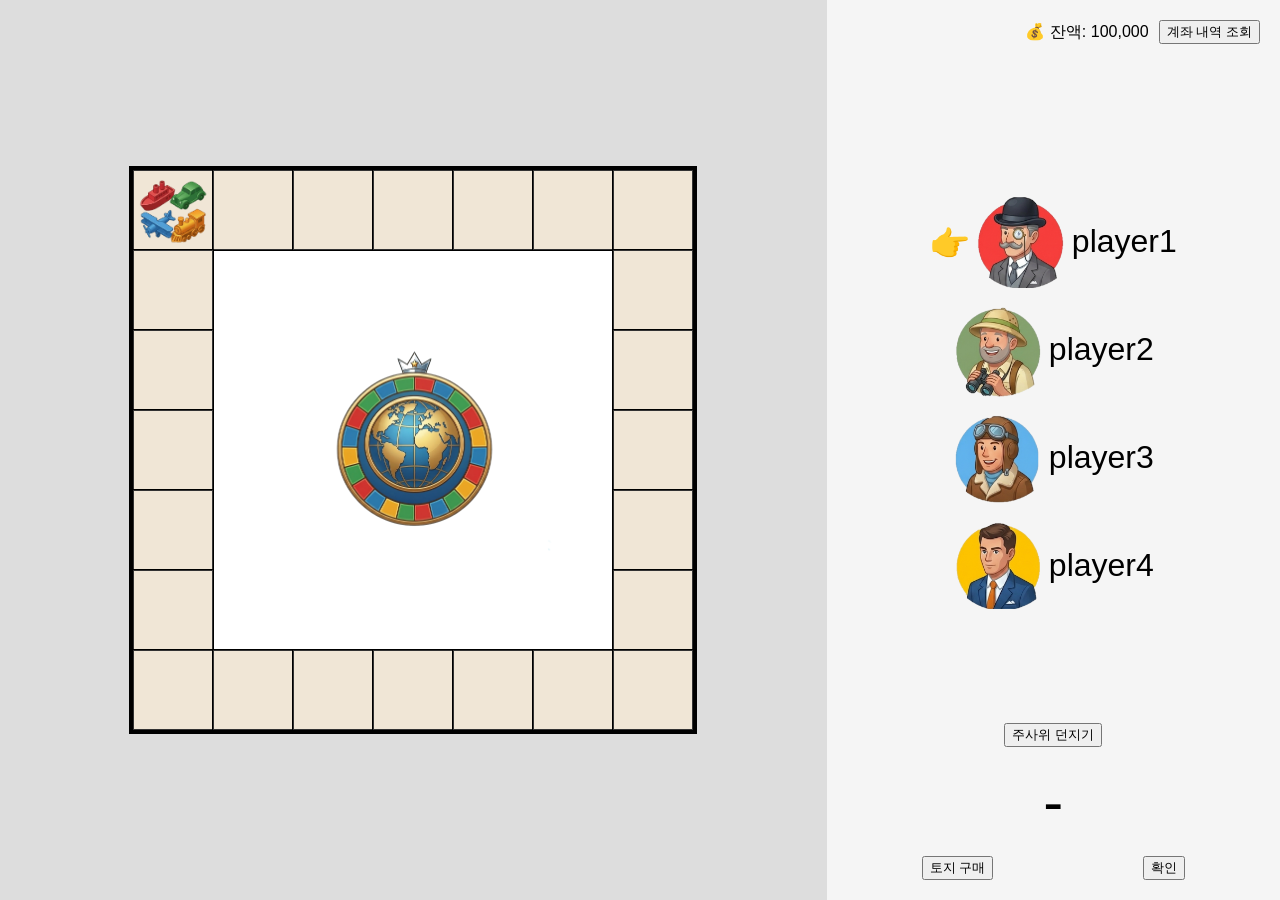
==== index.html @ e19b6423 "add: apply design" ====
<!DOCTYPE html>
<html lang="ko">
<head>
  <meta charset="UTF-8" />
  <title>부루마불 게임</title>
  <link rel="stylesheet" href="style.css" />
</head>
<body>
  <div class="container">

    <!-- 왼쪽: 보드 -->
    <div class="board-section">

        <!-- 보드 -->
        <div class="board" id="board"></div>
        <img class="game-logo" src="assets/game_logo.png" alt="Game Logo">

        <!-- 플레이어 마커 -->
        <div class="player-marker player1"></div>
        <div class="player-marker player2"></div>
        <div class="player-marker player3"></div>
        <div class="player-marker player4"></div>

    </div>

    <!-- 오른쪽: UI -->
    <div class="side-panel">

      <!-- 상단 정보 -->
      <div class="top-info">
        <div class="balance">💰 잔액: 100,000</div>
        <button class="history-btn">계좌 내역 조회</button>
      </div>

      <!-- 플레이어 목록 -->
      <div class="player-list">
        <div class="player active">
          <img class="player-icon" src="assets/player1_icon.png" alt="Player 1 Icon">
          <span class="p1">player1</span>
        </div>
        <div class="player">
          <img class="player-icon" src="assets/player2_icon.png" alt="Player 2 Icon">
          <span class="p2">player2</span>
        </div>
        <div class="player">
          <img class="player-icon" src="assets/player3_icon.png" alt="Player 3 Icon">
          <span class="p3">player3</span>
        </div>
        <div class="player">
          <img class="player-icon" src="assets/player4_icon.png" alt="Player 4 Icon">
          <span class="p4">player4</span>
        </div>
      </div>

      <!-- 컨트롤 -->
      <div class="controls">
        <button id="rollBtn">주사위 던지기</button>
        <div class="dice">-</div>

        <div class="action-buttons">
          <button>토지 구매</button>
          <button id="confirmBtn">확인</button>
        </div>
      </div>

    </div>

  </div>
</body>
<script src="./map.js"></script>
</html>
---- style.css ----
body {
  margin: 0;
  font-family: Arial, sans-serif;
}

/* 전체 레이아웃 */
.container {
  display: flex;
  height: 100vh;
}

/* 왼쪽 보드 영역 */
.board-section {
  flex: 2;
  display: flex;
  justify-content: center;
  align-items: center;
  background: #ddd;
  position: relative;
}

/* 보드 */
.board {
  position: relative;
  display: grid;
  grid-template-columns: repeat(7, 80px);
  grid-template-rows: repeat(7, 80px);
  background: black;
  border: 4px solid black; /* 바깥 테두리 */
  background: white;
}

/* 테두리 타일 */
.tile {
  background: #f0e6d6;
  border: 1px solid #333;
  outline: 1px solid black;
  display: flex;
  justify-content: center;
  align-items: center;
  position: relative;  
}

/* 내부 빈 공간 */
.empty {
  background: transparent;
}

/* 중앙 병합 영역 */
.center-area {
  grid-column: 2 / 7;
  grid-row: 2 / 7;
  background: #eee;
}

/* 로고 */
.game-logo {
  position: absolute;
  top: 50%;
  left: 50%;
  transform: translate(-50%, -50%);
  width: 300px;   /* 크기 조절 */
  height: auto;
  z-index: 5;     /* 타일 위에 보이게 */
}

/* 플레이어 마커 */
.player-marker {
  width: 40px;   /* 이미지 크기에 맞춰 조절 */
  height: 40px;
  position: absolute;
  transform: translate(-50%, -50%);
  z-index: 10;
  background-size: cover;   /* 이미지 꽉 채우기 */
  background-position: center;
}

/* 플레이어별 이미지 */
.player1 { background-image: url('assets/player1_marker.png'); }
.player2 { background-image: url('assets/player2_marker.png'); }
.player3 { background-image: url('assets/player3_marker.png'); }
.player4 { background-image: url('assets/player4_marker.png'); }

/* 오른쪽 UI */
.side-panel {
  flex: 1;
  padding: 20px;
  background: #f5f5f5;
  display: flex;
  flex-direction: column;
  justify-content: space-between;
}

/* 상단 정보 → 오른쪽 정렬 */
.top-info {
  display: flex;
  justify-content: flex-end;
  align-items: center;
  gap: 10px;
}

/* 플레이어 리스트 */
.player-list {
  margin-top: 40px;
  text-align: center;
  display: flex;           /* 세로로 나열 */
  flex-direction: column;  /* 플레이어 항목을 위->아래로 */
  gap: 8px;                /* 항목 사이 간격 */
}

/* 각 플레이어 항목 */
.player {
  margin: 0;               /* flex-gap으로 간격 조정 */
  font-size: 32px;
  display: flex;        
  justify-content: center;  /* 아이콘 + 텍스트 중앙 정렬 */
  align-items: center;
  gap: 6px;                /* 아이콘과 텍스트 사이 간격 */
}

/* 플레이어 아이콘 */
.player-icon {
  width: 90px;   /* 아이콘 크기 */
  height: 100px;
}

/* 현재 턴 */
.player.active::before {
  content: "👉 ";
}

/* 컨트롤 */
.controls {
  text-align: center;
}

.dice {
  font-size: 60px;
  margin: 20px 0;
}

/* 하단 버튼 */
.action-buttons {
  display: flex;
  justify-content: space-around;
}
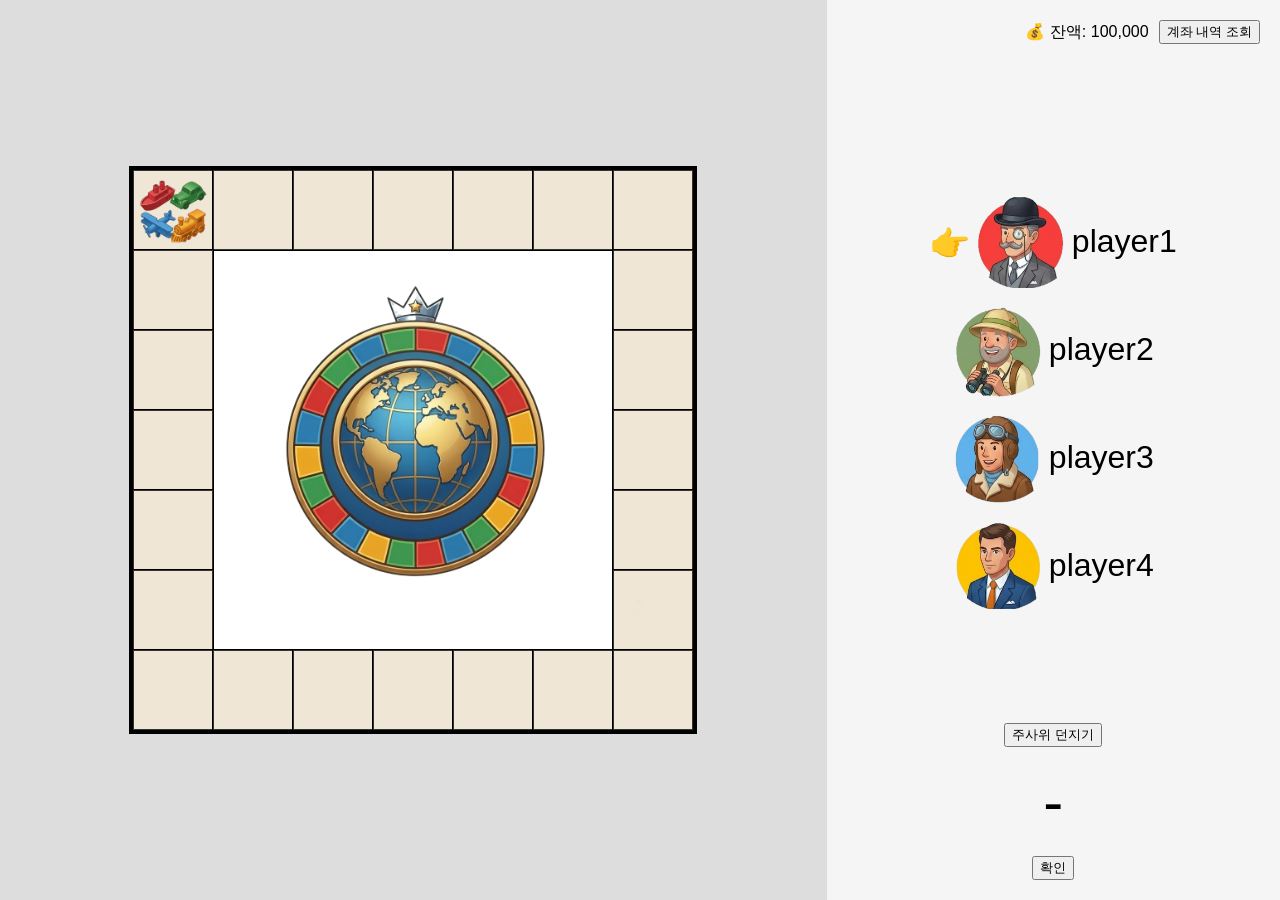
==== commit c5bf8f2b: "add: condition popup" ====
--- a/index.html
+++ b/index.html
@@ -58,7 +58,8 @@
         <div class="dice">-</div>
 
         <div class="action-buttons">
-          <button>토지 구매</button>
+          <button id="buyBtn" style="display:none;">토지 구매</button>
+          <button id="payBtn" style="display:none;">통행료 지불</button>
           <button id="confirmBtn">확인</button>
         </div>
       </div>
--- a/style.css
+++ b/style.css
@@ -59,7 +59,7 @@
   top: 50%;
   left: 50%;
   transform: translate(-50%, -50%);
-  width: 300px;   /* 크기 조절 */
+  width: 500px;   /* 크기 조절 */
   height: auto;
   z-index: 5;     /* 타일 위에 보이게 */
 }
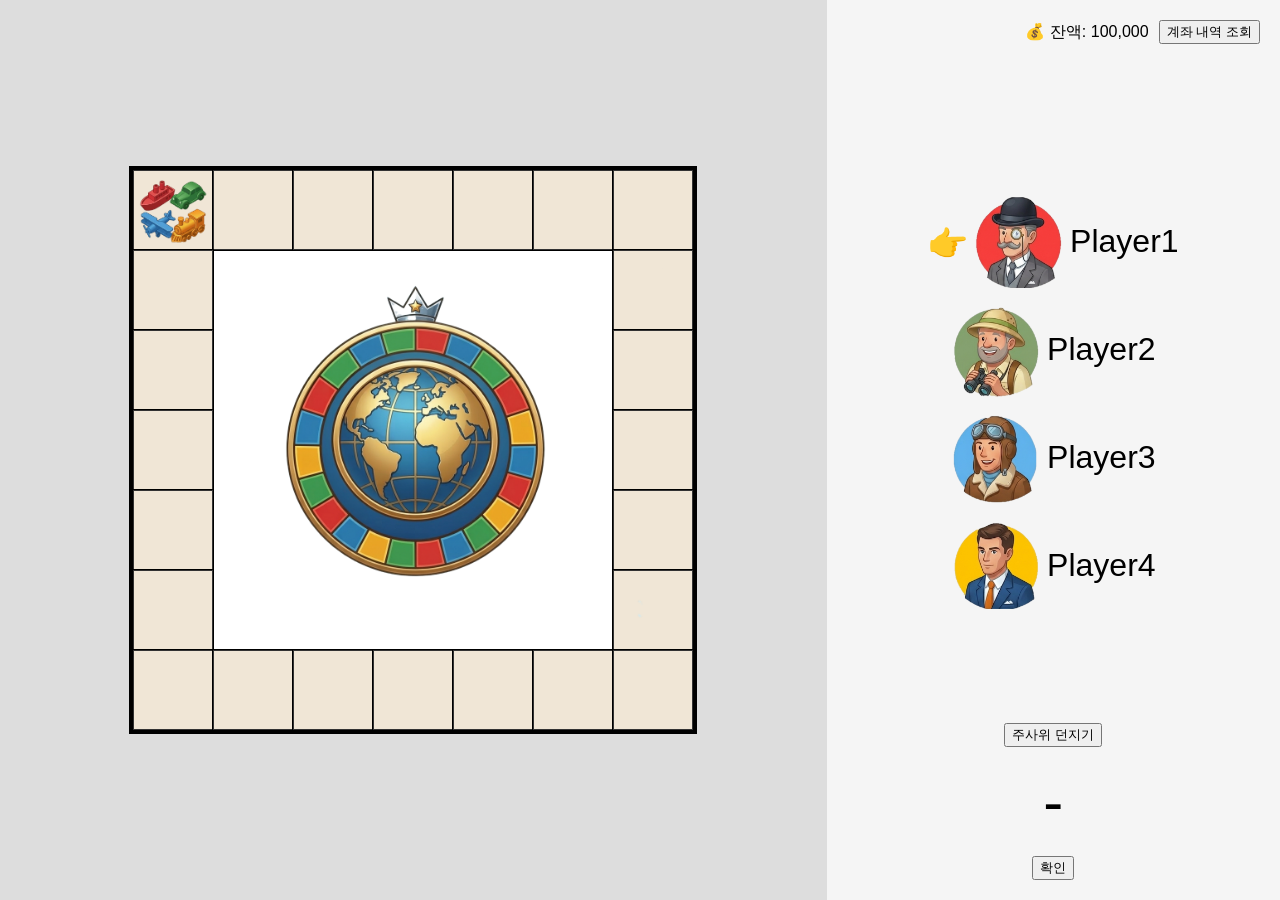
==== commit ee7e97ba: "fix: api logic" ====
--- a/index.html
+++ b/index.html
@@ -28,33 +28,33 @@
 
       <!-- 상단 정보 -->
       <div class="top-info">
-        <div class="balance">💰 잔액: 100,000</div>
-        <button class="history-btn">계좌 내역 조회</button>
+        <div id="balance">💰 잔액: 100,000</div>
+        <button id="accountBtn" class="history-btn">계좌 내역 조회</button>
       </div>
 
       <!-- 플레이어 목록 -->
       <div class="player-list">
         <div class="player active">
           <img class="player-icon" src="assets/player1_icon.png" alt="Player 1 Icon">
-          <span class="p1">player1</span>
+          <span class="p1">Player1</span>
         </div>
         <div class="player">
           <img class="player-icon" src="assets/player2_icon.png" alt="Player 2 Icon">
-          <span class="p2">player2</span>
+          <span class="p2">Player2</span>
         </div>
         <div class="player">
           <img class="player-icon" src="assets/player3_icon.png" alt="Player 3 Icon">
-          <span class="p3">player3</span>
+          <span class="p3">Player3</span>
         </div>
         <div class="player">
           <img class="player-icon" src="assets/player4_icon.png" alt="Player 4 Icon">
-          <span class="p4">player4</span>
+          <span class="p4">Player4</span>
         </div>
       </div>
 
       <!-- 컨트롤 -->
       <div class="controls">
-        <button id="rollBtn">주사위 던지기</button>
+        <button id="rollBtn" type="button">주사위 던지기</button>
         <div class="dice">-</div>
 
         <div class="action-buttons">
@@ -67,6 +67,33 @@
     </div>
 
   </div>
+
+  <!-- 계좌 조회 팝업 -->
+  <div id="accountModal" class="modal hidden">
+
+    <div class="modal-content">
+      <h2>계좌 거래 내역</h2>
+
+      <table class="transaction-table">
+        <thead>
+          <tr>
+            <th>거래 ID</th>
+            <th>유형</th>
+            <th>금액</th>
+            <th>시간</th>
+            <th>거래처</th>
+          </tr>
+        </thead>
+        <tbody id="transactionBody">
+          <!-- JS로 채움 -->
+        </tbody>
+      </table>
+
+      <button id="closeModal">닫기</button>
+    </div>
+
+  </div>
+
 </body>
 <script src="./map.js"></script>
 </html>
--- a/style.css
+++ b/style.css
@@ -143,4 +143,61 @@
 .action-buttons {
   display: flex;
   justify-content: space-around;
+}
+
+
+/* 팝업 배경 */
+.modal {
+  position: fixed;
+  top: 0;
+  left: 0;
+  width: 100%;
+  height: 100%;
+  background: rgba(0,0,0,0.5);
+
+  display: flex;
+  justify-content: center;
+  align-items: center;
+
+  z-index: 999;
+}
+
+/* 숨김 처리 */
+.hidden {
+  display: none;
+}
+
+/* 팝업 내용 */
+.modal-content {
+  background: white;
+  padding: 20px;
+  border-radius: 12px;
+  width: 500px;
+  max-height: 400px;
+  overflow-y: auto;
+}
+
+/* 테이블 */
+.transaction-table {
+  width: 100%;
+  border-collapse: collapse;
+  margin-top: 10px;
+}
+
+.transaction-table th,
+.transaction-table td {
+  border: 1px solid #ccc;
+  padding: 8px;
+  text-align: center;
+}
+
+.transaction-table th {
+  background: #f5f5f5;
+}
+
+#closeModal {
+  display: block;        /* 가운데 정렬을 위해 block */
+  margin: 20px auto 0;  /* 위쪽 여백 + 가운데 정렬 */
+  padding: 8px 16px;
+  cursor: pointer;
 }
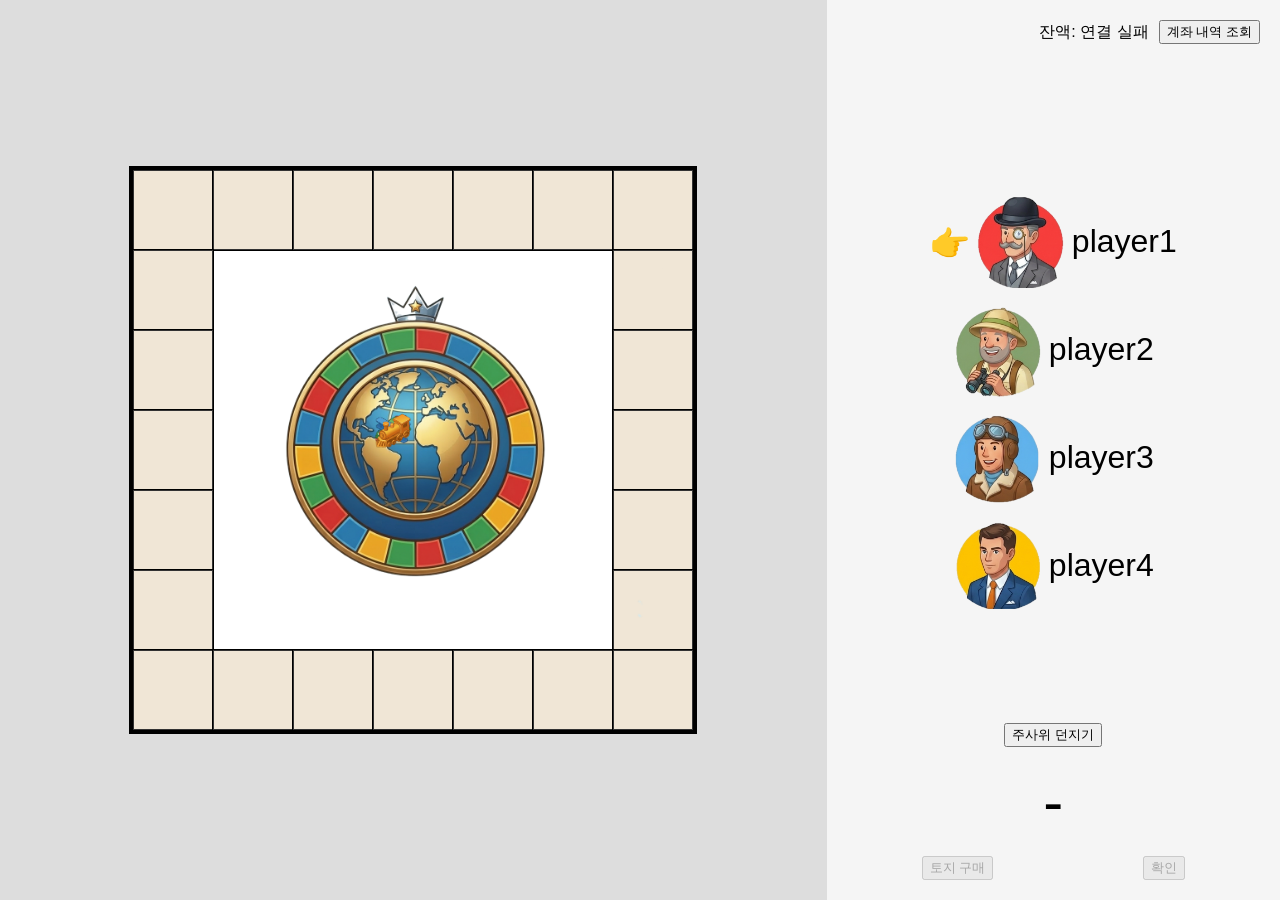
==== commit 56da87a9: "add: account status in DB for check popup" ====
--- a/index.html
+++ b/index.html
@@ -36,25 +36,25 @@
       <div class="player-list">
         <div class="player active">
           <img class="player-icon" src="assets/player1_icon.png" alt="Player 1 Icon">
-          <span class="p1">Player1</span>
+          <span class="p1">player1</span>
         </div>
         <div class="player">
           <img class="player-icon" src="assets/player2_icon.png" alt="Player 2 Icon">
-          <span class="p2">Player2</span>
+          <span class="p2">player2</span>
         </div>
         <div class="player">
           <img class="player-icon" src="assets/player3_icon.png" alt="Player 3 Icon">
-          <span class="p3">Player3</span>
+          <span class="p3">player3</span>
         </div>
         <div class="player">
           <img class="player-icon" src="assets/player4_icon.png" alt="Player 4 Icon">
-          <span class="p4">Player4</span>
+          <span class="p4">player4</span>
         </div>
       </div>
 
       <!-- 컨트롤 -->
       <div class="controls">
-        <button id="rollBtn" type="button">주사위 던지기</button>
+        <button id="rollBtn">주사위 던지기</button>
         <div class="dice">-</div>
 
         <div class="action-buttons">
@@ -80,6 +80,8 @@
             <th>거래 ID</th>
             <th>유형</th>
             <th>금액</th>
+            <th>이전 금액</th>
+            <th>이후 금액</th>
             <th>시간</th>
             <th>거래처</th>
           </tr>
--- a/style.css
+++ b/style.css
@@ -172,8 +172,8 @@
   background: white;
   padding: 20px;
   border-radius: 12px;
-  width: 500px;
-  max-height: 400px;
+  width: 1500px;
+  max-height: 600px;
   overflow-y: auto;
 }
 
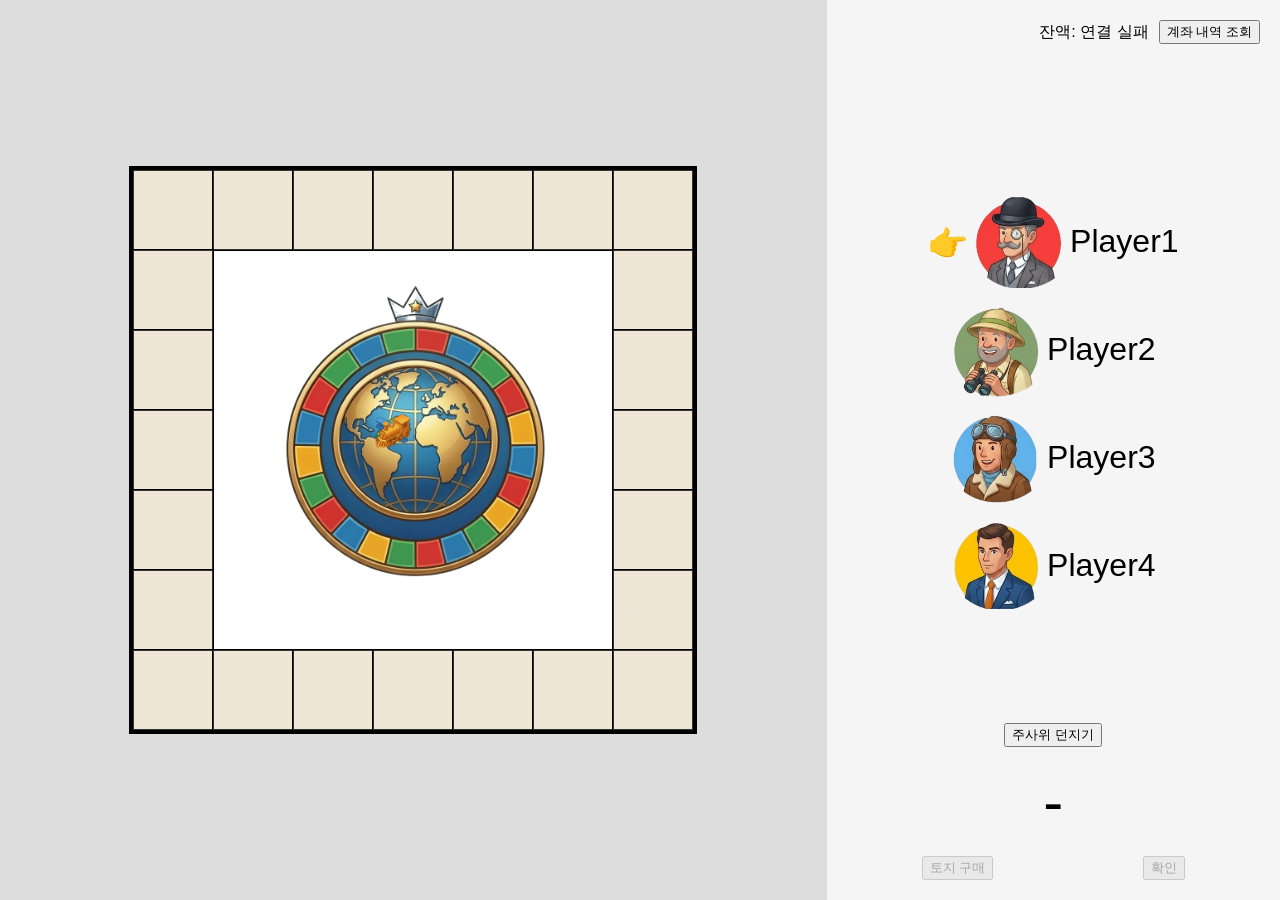
==== commit 87fa0260: "Merge remote-tracking branch 'origin/main' into 13-connect-api-in-reorganized-project" ====
--- a/index.html
+++ b/index.html
@@ -36,25 +36,25 @@
       <div class="player-list">
         <div class="player active">
           <img class="player-icon" src="assets/player1_icon.png" alt="Player 1 Icon">
-          <span class="p1">player1</span>
+          <span class="p1">Player1</span>
         </div>
         <div class="player">
           <img class="player-icon" src="assets/player2_icon.png" alt="Player 2 Icon">
-          <span class="p2">player2</span>
+          <span class="p2">Player2</span>
         </div>
         <div class="player">
           <img class="player-icon" src="assets/player3_icon.png" alt="Player 3 Icon">
-          <span class="p3">player3</span>
+          <span class="p3">Player3</span>
         </div>
         <div class="player">
           <img class="player-icon" src="assets/player4_icon.png" alt="Player 4 Icon">
-          <span class="p4">player4</span>
+          <span class="p4">Player4</span>
         </div>
       </div>
 
       <!-- 컨트롤 -->
       <div class="controls">
-        <button id="rollBtn">주사위 던지기</button>
+        <button id="rollBtn" type="button">주사위 던지기</button>
         <div class="dice">-</div>
 
         <div class="action-buttons">
--- a/style.css
+++ b/style.css
@@ -75,6 +75,10 @@
   background-position: center;
 }
 
+.player-marker.pending-placement {
+  visibility: hidden;
+}
+
 /* 플레이어별 이미지 */
 .player1 { background-image: url('assets/player1_marker.png'); }
 .player2 { background-image: url('assets/player2_marker.png'); }
@@ -127,6 +131,12 @@
 /* 현재 턴 */
 .player.active::before {
   content: "👉 ";
+}
+
+/* 파산 플레이어 */
+.player.bankrupt {
+  text-decoration: line-through;
+  opacity: 0.6;
 }
 
 /* 컨트롤 */
@@ -172,9 +182,10 @@
   background: white;
   padding: 20px;
   border-radius: 12px;
-  width: 1500px;
+  width: min(800px, 95vw);
   max-height: 600px;
   overflow-y: auto;
+  box-sizing: border-box;
 }
 
 /* 테이블 */
